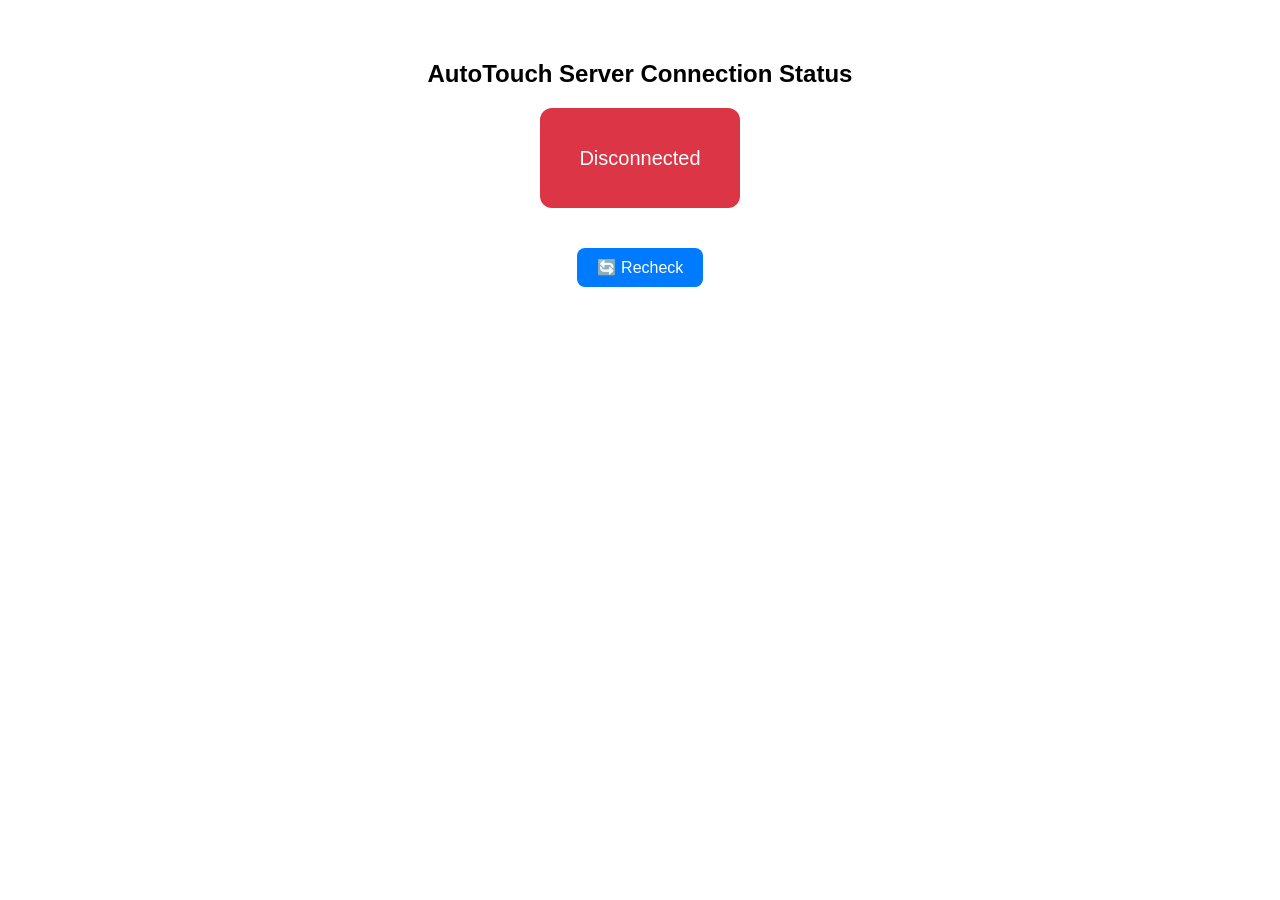
==== index.html @ 36d6c61d "Create index.html" ====
<!DOCTYPE html>
<html>
<head>
  <title>AutoTouch Connection Test</title>
  <meta name="viewport" content="width=device-width, initial-scale=1.0">
  <style>
    body { font-family: sans-serif; text-align: center; margin-top: 60px; }
    #statusBox {
      width: 200px;
      height: 100px;
      line-height: 100px;
      font-size: 20px;
      margin: 20px auto;
      border-radius: 12px;
      color: white;
    }
    .connected {
      background-color: #28a745;
    }
    .disconnected {
      background-color: #dc3545;
    }
    button {
      padding: 10px 20px;
      font-size: 16px;
      margin-top: 20px;
      border-radius: 8px;
      border: none;
      background-color: #007bff;
      color: white;
    }
    button:hover {
      background-color: #0069d9;
    }
  </style>
</head>
<body>

<h2>AutoTouch Server Connection Status</h2>
<div id="statusBox" class="disconnected">Checking...</div>

<button onclick="checkConnection()">🔄 Recheck</button>

<script>
function checkConnection() {
  const box = document.getElementById('statusBox');
  box.className = '';
  box.textContent = 'Checking...';

  fetch("http://192.168.1.10:8080/info")
    .then(res => {
      if (!res.ok) throw new Error("HTTP error");
      return res.json();
    })
    .then(data => {
      box.textContent = "Connected";
      box.className = 'connected';
    })
    .catch(err => {
      box.textContent = "Disconnected";
      box.className = 'disconnected';
    });
}

checkConnection(); // run on load
</script>

</body>
</html>
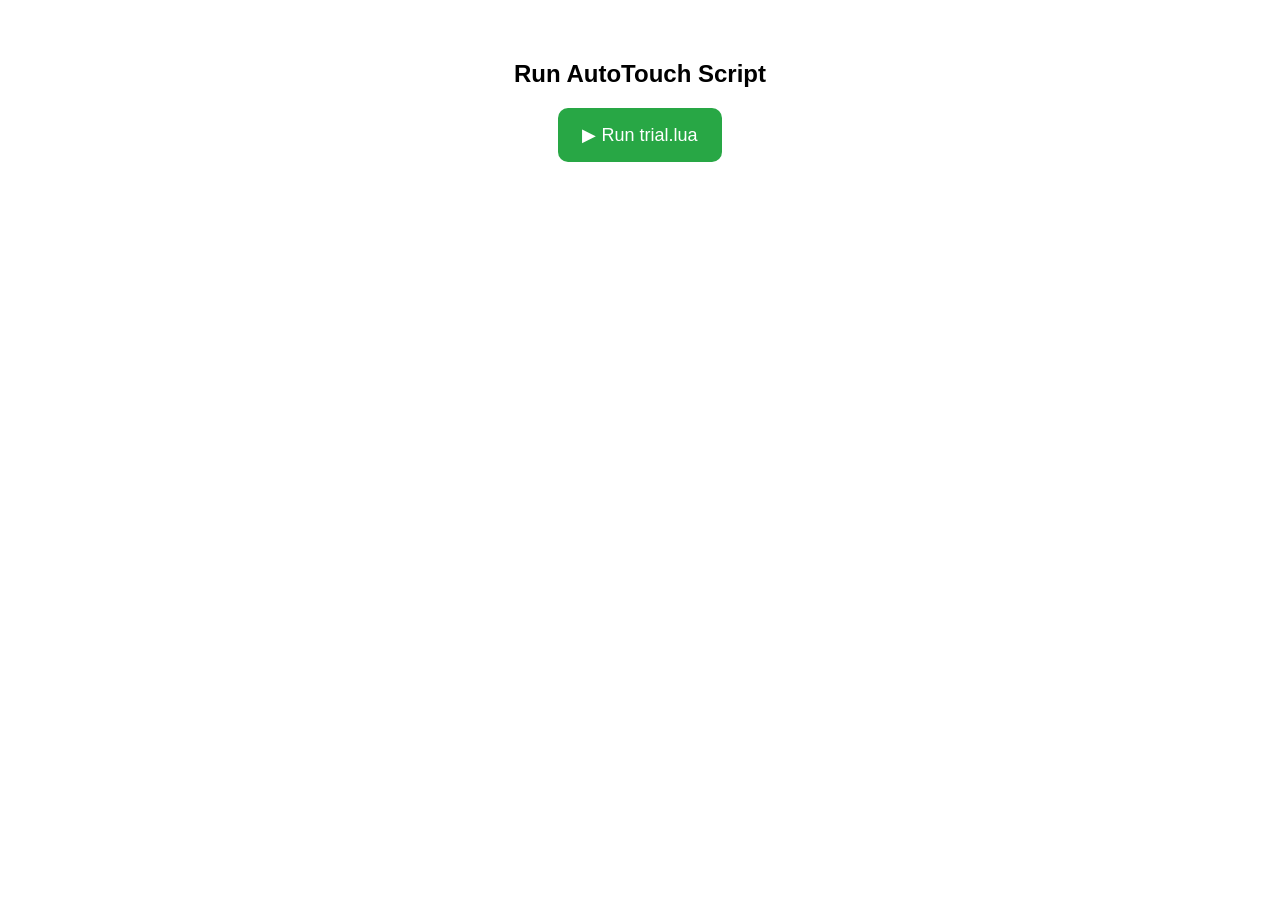
==== commit bfe081c2: "Update index.html" ====
--- a/index.html
+++ b/index.html
@@ -1,69 +1,44 @@
-
 <!DOCTYPE html>
 <html>
 <head>
-  <title>AutoTouch Connection Test</title>
+  <title>Run AutoTouch Script</title>
   <meta name="viewport" content="width=device-width, initial-scale=1.0">
   <style>
     body { font-family: sans-serif; text-align: center; margin-top: 60px; }
-    #statusBox {
-      width: 200px;
-      height: 100px;
-      line-height: 100px;
-      font-size: 20px;
-      margin: 20px auto;
-      border-radius: 12px;
+    button {
+      padding: 16px 24px;
+      font-size: 18px;
+      border-radius: 10px;
+      background-color: #28a745;
       color: white;
-    }
-    .connected {
-      background-color: #28a745;
-    }
-    .disconnected {
-      background-color: #dc3545;
-    }
-    button {
-      padding: 10px 20px;
-      font-size: 16px;
-      margin-top: 20px;
-      border-radius: 8px;
       border: none;
-      background-color: #007bff;
-      color: white;
+      cursor: pointer;
     }
     button:hover {
-      background-color: #0069d9;
+      background-color: #218838;
     }
   </style>
 </head>
 <body>
 
-<h2>AutoTouch Server Connection Status</h2>
-<div id="statusBox" class="disconnected">Checking...</div>
-
-<button onclick="checkConnection()">🔄 Recheck</button>
+<h2>Run AutoTouch Script</h2>
+<button onclick="runAutoTouch()">▶ Run trial.lua</button>
 
 <script>
-function checkConnection() {
-  const box = document.getElementById('statusBox');
-  box.className = '';
-  box.textContent = 'Checking...';
-
-  fetch("http://192.168.1.10:8080/info")
-    .then(res => {
-      if (!res.ok) throw new Error("HTTP error");
-      return res.json();
-    })
+function runAutoTouch() {
+  fetch("http://127.0.0.1:8080/control/start_playing?path=/var/mobile/Library/AutoTouch/Scripts/trial.lua")
+    .then(res => res.json())
     .then(data => {
-      box.textContent = "Connected";
-      box.className = 'connected';
+      if (data.status === "success") {
+        alert("✅ Script started!");
+      } else {
+        alert("❌ Failed: " + data.info);
+      }
     })
     .catch(err => {
-      box.textContent = "Disconnected";
-      box.className = 'disconnected';
+      alert("🚫 Error: " + err.message);
     });
 }
-
-checkConnection(); // run on load
 </script>
 
 </body>
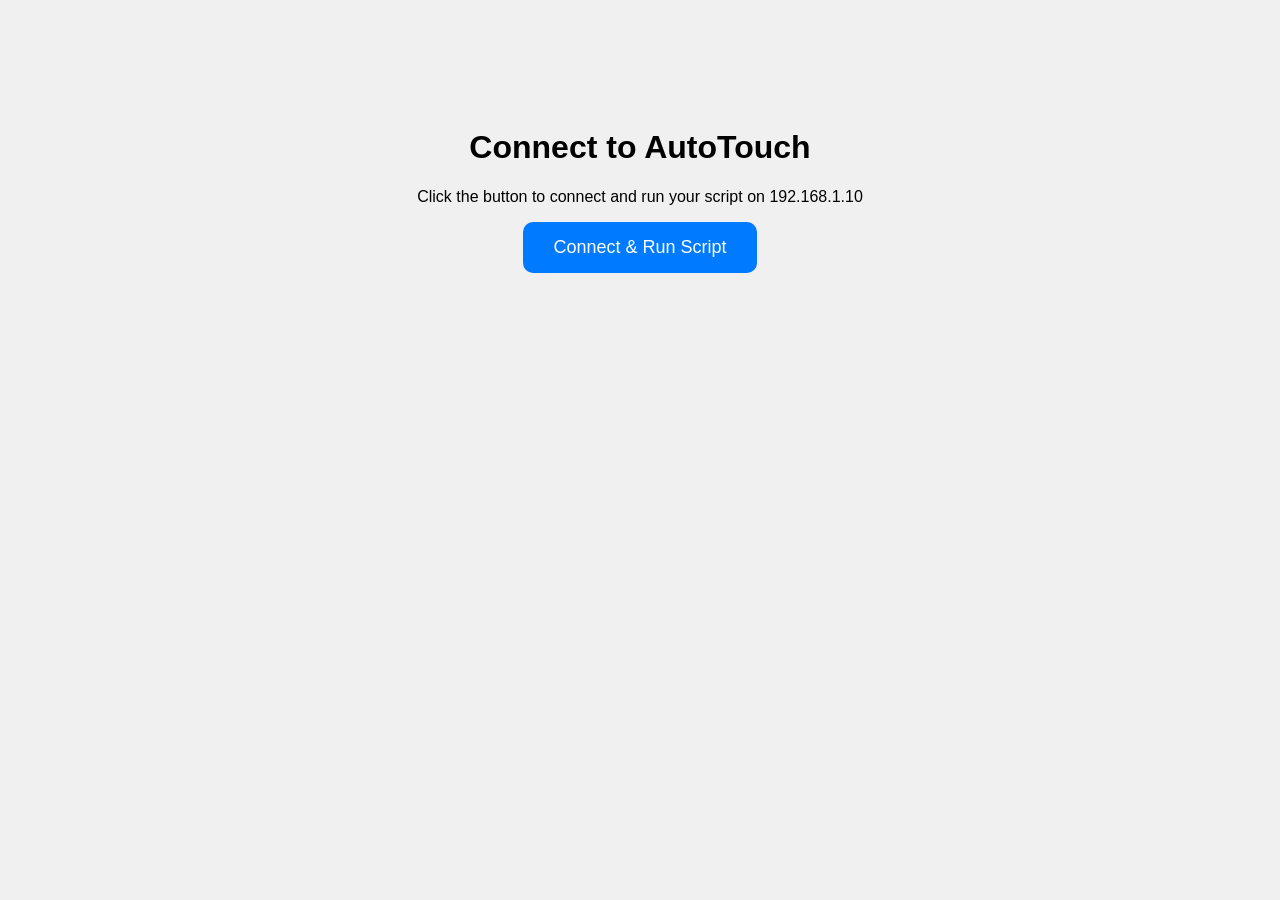
==== commit 45c934d4: "Update index.html" ====
--- a/index.html
+++ b/index.html
@@ -1,45 +1,39 @@
 <!DOCTYPE html>
 <html>
 <head>
-  <title>Run AutoTouch Script</title>
-  <meta name="viewport" content="width=device-width, initial-scale=1.0">
+  <meta charset="UTF-8">
+  <title>AutoTouch Script Launcher</title>
   <style>
-    body { font-family: sans-serif; text-align: center; margin-top: 60px; }
+    body {
+      font-family: sans-serif;
+      text-align: center;
+      padding-top: 100px;
+      background-color: #f0f0f0;
+    }
     button {
-      padding: 16px 24px;
+      padding: 15px 30px;
       font-size: 18px;
-      border-radius: 10px;
-      background-color: #28a745;
+      background-color: #007aff;
       color: white;
       border: none;
+      border-radius: 10px;
       cursor: pointer;
     }
     button:hover {
-      background-color: #218838;
+      background-color: #005ecb;
     }
   </style>
 </head>
 <body>
+  <h1>Connect to AutoTouch</h1>
+  <p>Click the button to connect and run your script on 192.168.1.10</p>
+  <button onclick="connectAndRun()">Connect & Run Script</button>
 
-<h2>Run AutoTouch Script</h2>
-<button onclick="runAutoTouch()">▶ Run trial.lua</button>
-
-<script>
-function runAutoTouch() {
-  fetch("http://127.0.0.1:8080/control/start_playing?path=/var/mobile/Library/AutoTouch/Scripts/trial.lua")
-    .then(res => res.json())
-    .then(data => {
-      if (data.status === "success") {
-        alert("✅ Script started!");
-      } else {
-        alert("❌ Failed: " + data.info);
-      }
-    })
-    .catch(err => {
-      alert("🚫 Error: " + err.message);
-    });
-}
-</script>
-
+  <script>
+    function connectAndRun() {
+      // Redirect to AutoTouch web server
+      window.location.href = "http://192.168.1.10:8080/run?script=trial.lua";
+    }
+  </script>
 </body>
 </html>
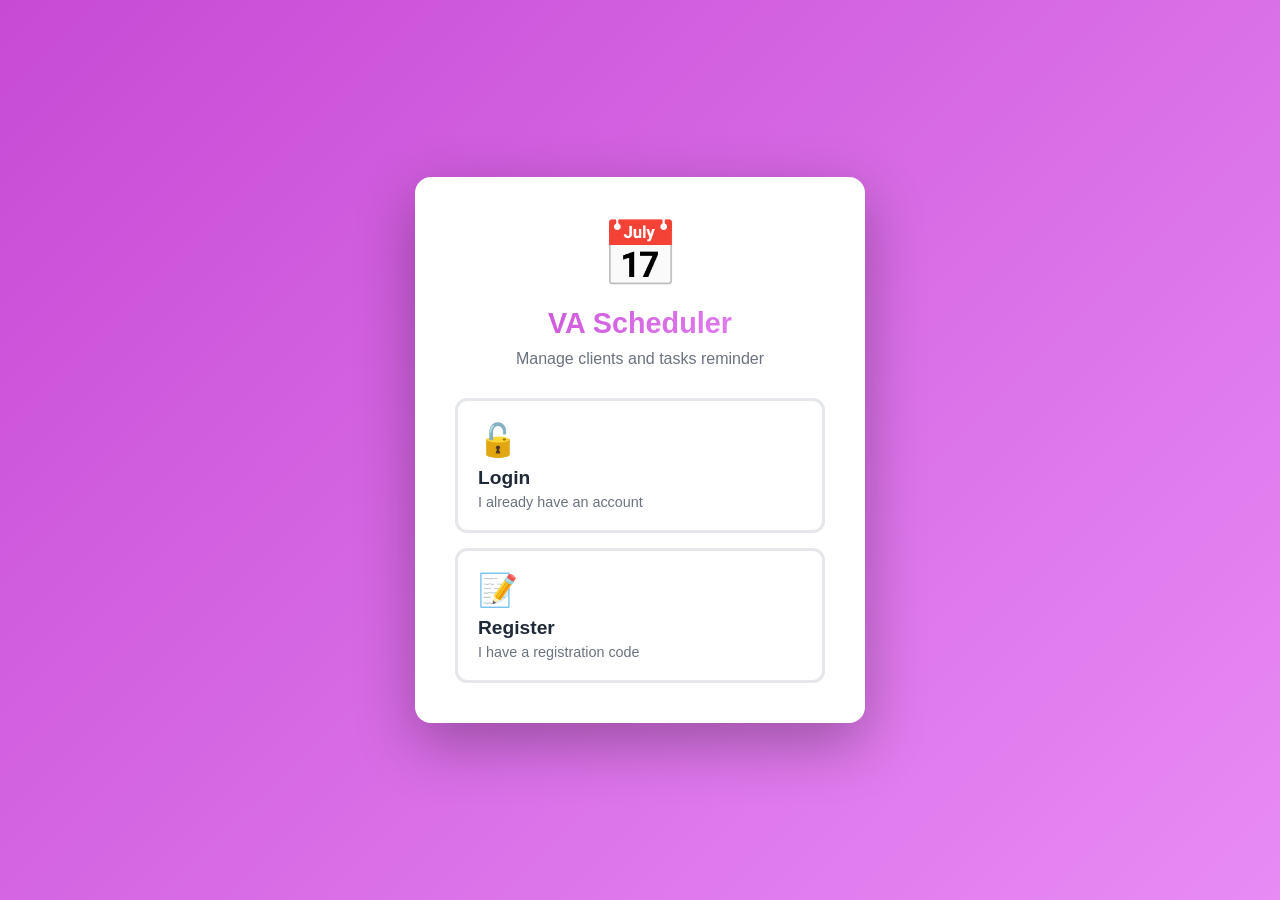
==== commit 049092f9: "Add files via upload" ====
--- a/index.html
+++ b/index.html
@@ -1,39 +1,1031 @@
 <!DOCTYPE html>
-<html>
+<html lang="en">
 <head>
-  <meta charset="UTF-8">
-  <title>AutoTouch Script Launcher</title>
-  <style>
-    body {
-      font-family: sans-serif;
-      text-align: center;
-      padding-top: 100px;
-      background-color: #f0f0f0;
-    }
-    button {
-      padding: 15px 30px;
-      font-size: 18px;
-      background-color: #007aff;
-      color: white;
-      border: none;
-      border-radius: 10px;
-      cursor: pointer;
-    }
-    button:hover {
-      background-color: #005ecb;
-    }
-  </style>
+    <meta charset="UTF-8">
+    <meta name="viewport" content="width=device-width, initial-scale=1.0">
+    <title>Virtual Assistant Scheduler - Login</title>
+    <style>
+        :root {
+            --primary: #c74ad5;
+            --primary-light: #e88bf5;
+            --primary-dark: #a93bb8;
+            --bg-primary: #f5f7fa;
+            --bg-secondary: #ffffff;
+            --text-primary: #1f2937;
+            --text-secondary: #6b7280;
+            --text-light: #9ca3af;
+            --border: #e5e7eb;
+            --success: #10b981;
+            --warning: #f59e0b;
+            --danger: #ef4444;
+            --shadow-sm: 0 1px 2px rgba(0, 0, 0, 0.05);
+            --shadow: 0 4px 6px rgba(0, 0, 0, 0.05);
+            --shadow-lg: 0 10px 15px rgba(0, 0, 0, 0.1);
+            --radius: 12px;
+            --radius-lg: 16px;
+        }
+
+        * {
+            margin: 0;
+            padding: 0;
+            box-sizing: border-box;
+        }
+
+        body {
+            font-family: -apple-system, BlinkMacSystemFont, 'Segoe UI', Roboto, Oxygen, Ubuntu, sans-serif;
+            background: linear-gradient(135deg, var(--primary) 0%, var(--primary-light) 100%);
+            min-height: 100vh;
+            display: flex;
+            align-items: center;
+            justify-content: center;
+            padding: 20px;
+            color: var(--text-primary);
+        }
+
+        /* ===== AUTH CONTAINER ===== */
+        .auth-container {
+            background: var(--bg-secondary);
+            border-radius: var(--radius-lg);
+            box-shadow: 0 20px 60px rgba(0, 0, 0, 0.3);
+            max-width: 450px;
+            width: 100%;
+            padding: 40px;
+            animation: slideUp 0.4s ease;
+        }
+
+        @keyframes slideUp {
+            from { opacity: 0; transform: translateY(30px); }
+            to { opacity: 1; transform: translateY(0); }
+        }
+
+        .auth-header {
+            text-align: center;
+            margin-bottom: 30px;
+        }
+
+        .auth-icon {
+            font-size: 4em;
+            margin-bottom: 15px;
+        }
+
+        .auth-title {
+            font-size: 1.8rem;
+            background: linear-gradient(135deg, var(--primary), var(--primary-light));
+            -webkit-background-clip: text;
+            -webkit-text-fill-color: transparent;
+            background-clip: text;
+            margin-bottom: 10px;
+            font-weight: 700;
+        }
+
+        .auth-subtitle {
+            color: var(--text-secondary);
+            font-size: 1rem;
+        }
+
+        /* ===== BUTTONS ===== */
+        .btn {
+            padding: 14px 28px;
+            border: none;
+            border-radius: var(--radius);
+            font-size: 1rem;
+            font-weight: 600;
+            cursor: pointer;
+            transition: all 0.3s;
+            text-transform: uppercase;
+            letter-spacing: 0.5px;
+            width: 100%;
+            margin-bottom: 12px;
+        }
+
+        .btn-primary {
+            background: linear-gradient(135deg, var(--primary), var(--primary-light));
+            color: white;
+        }
+
+        .btn-primary:hover:not(:disabled) {
+            transform: translateY(-2px);
+            box-shadow: var(--shadow-lg);
+        }
+
+        .btn-secondary {
+            background: var(--bg-primary);
+            color: var(--text-primary);
+            border: 1px solid var(--border);
+        }
+
+        .btn-secondary:hover {
+            background: var(--bg-secondary);
+            border-color: var(--primary);
+        }
+
+        .btn-success {
+            background: var(--success);
+            color: white;
+        }
+
+        .btn-success:hover:not(:disabled) {
+            background: #059669;
+            transform: translateY(-2px);
+        }
+
+        .btn:disabled {
+            opacity: 0.6;
+            cursor: not-allowed;
+        }
+
+        /* ===== FORM ELEMENTS ===== */
+        .form-group {
+            margin-bottom: 20px;
+        }
+
+        .form-group label {
+            display: block;
+            margin-bottom: 8px;
+            font-weight: 600;
+            color: var(--text-primary);
+        }
+
+        .form-group input {
+            width: 100%;
+            padding: 14px 16px;
+            border: 2px solid var(--border);
+            border-radius: var(--radius);
+            font-size: 1rem;
+            transition: all 0.3s;
+            background: var(--bg-secondary);
+            color: var(--text-primary);
+        }
+
+        .form-group input:focus {
+            outline: none;
+            border-color: var(--primary);
+            box-shadow: 0 0 0 3px rgba(199, 74, 213, 0.1);
+        }
+
+        .form-group input.error {
+            border-color: var(--danger);
+        }
+
+        .form-group input.success {
+            border-color: var(--success);
+        }
+
+        .form-row {
+            display: grid;
+            grid-template-columns: 1fr 1fr;
+            gap: 15px;
+        }
+
+        .input-hint {
+            font-size: 0.85rem;
+            color: var(--text-secondary);
+            margin-top: 5px;
+        }
+
+        .input-hint.error {
+            color: var(--danger);
+        }
+
+        .input-hint.success {
+            color: var(--success);
+        }
+
+        /* ===== AUTH SCREENS ===== */
+        .auth-screen {
+            display: none;
+        }
+
+        .auth-screen.active {
+            display: block;
+            animation: fadeIn 0.3s ease;
+        }
+
+        @keyframes fadeIn {
+            from { opacity: 0; }
+            to { opacity: 1; }
+        }
+
+        .auth-options {
+            display: flex;
+            flex-direction: column;
+            gap: 15px;
+        }
+
+        .auth-option {
+            padding: 20px;
+            border: 3px solid var(--border);
+            border-radius: var(--radius);
+            cursor: pointer;
+            transition: all 0.3s;
+            text-align: left;
+            background: var(--bg-secondary);
+        }
+
+        .auth-option:hover {
+            border-color: var(--primary);
+            transform: translateY(-3px);
+            box-shadow: var(--shadow-lg);
+        }
+
+        .auth-option-icon {
+            font-size: 2em;
+            margin-bottom: 8px;
+        }
+
+        .auth-option-title {
+            font-size: 1.2rem;
+            font-weight: 700;
+            margin-bottom: 5px;
+            color: var(--text-primary);
+        }
+
+        .auth-option-desc {
+            color: var(--text-secondary);
+            font-size: 0.9rem;
+        }
+
+        /* ===== STEPS INDICATOR ===== */
+        .steps-indicator {
+            display: flex;
+            justify-content: center;
+            margin-bottom: 25px;
+            gap: 10px;
+        }
+
+        .step-dot {
+            width: 12px;
+            height: 12px;
+            border-radius: 50%;
+            background: var(--border);
+            transition: all 0.3s;
+        }
+
+        .step-dot.active {
+            background: var(--primary);
+            transform: scale(1.2);
+        }
+
+        .step-dot.completed {
+            background: var(--success);
+        }
+
+        /* ===== BACK BUTTON ===== */
+        .back-link {
+            display: inline-flex;
+            align-items: center;
+            gap: 8px;
+            color: var(--text-secondary);
+            text-decoration: none;
+            font-size: 0.95rem;
+            margin-bottom: 20px;
+            cursor: pointer;
+            transition: color 0.3s;
+        }
+
+        .back-link:hover {
+            color: var(--primary);
+        }
+
+        /* ===== THEME SELECTOR ===== */
+        .theme-grid {
+            display: grid;
+            grid-template-columns: repeat(2, 1fr);
+            gap: 12px;
+            margin-bottom: 20px;
+        }
+
+        .theme-option {
+            padding: 30px 20px;
+            border: 3px solid var(--border);
+            border-radius: var(--radius);
+            cursor: pointer;
+            transition: all 0.3s;
+            text-align: center;
+            font-weight: 600;
+            font-size: 0.9rem;
+            color: white;
+            position: relative;
+        }
+
+        .theme-option:hover {
+            transform: translateY(-3px);
+            box-shadow: var(--shadow-lg);
+        }
+
+        .theme-option.selected {
+            border-color: #333;
+            transform: scale(1.05);
+        }
+
+        .theme-option.selected::after {
+            content: '✓';
+            position: absolute;
+            top: 8px;
+            right: 8px;
+            width: 24px;
+            height: 24px;
+            background: white;
+            color: #333;
+            border-radius: 50%;
+            display: flex;
+            align-items: center;
+            justify-content: center;
+            font-weight: 700;
+        }
+
+        /* ===== TOAST NOTIFICATION ===== */
+        .toast {
+            position: fixed;
+            bottom: 20px;
+            right: 20px;
+            background: #1f2937;
+            color: white;
+            padding: 16px 24px;
+            border-radius: var(--radius);
+            box-shadow: var(--shadow-lg);
+            z-index: 10000;
+            opacity: 0;
+            transform: translateY(100px);
+            transition: all 0.3s ease;
+            max-width: 90%;
+        }
+
+        .toast.show {
+            opacity: 1;
+            transform: translateY(0);
+        }
+
+        .toast.success { background: var(--success); }
+        .toast.error { background: var(--danger); }
+        .toast.warning { background: var(--warning); }
+
+        /* ===== LOADING SPINNER ===== */
+        .spinner {
+            display: inline-block;
+            width: 20px;
+            height: 20px;
+            border: 3px solid rgba(255, 255, 255, 0.3);
+            border-radius: 50%;
+            border-top-color: #fff;
+            animation: spin 0.8s ease-in-out infinite;
+            margin-right: 10px;
+        }
+
+        @keyframes spin {
+            to { transform: rotate(360deg); }
+        }
+
+        /* ===== PASSWORD TOGGLE ===== */
+        .password-wrapper {
+            position: relative;
+        }
+
+        .password-toggle {
+            position: absolute;
+            right: 15px;
+            top: 50%;
+            transform: translateY(-50%);
+            background: none;
+            border: none;
+            cursor: pointer;
+            font-size: 1.2em;
+            opacity: 0.6;
+            transition: opacity 0.3s;
+        }
+
+        .password-toggle:hover {
+            opacity: 1;
+        }
+
+        /* ===== DIVIDER ===== */
+        .divider {
+            display: flex;
+            align-items: center;
+            margin: 25px 0;
+            color: var(--text-secondary);
+        }
+
+        .divider::before,
+        .divider::after {
+            content: '';
+            flex: 1;
+            height: 1px;
+            background: var(--border);
+        }
+
+        .divider span {
+            padding: 0 15px;
+            font-size: 0.9rem;
+        }
+
+        /* ===== RESPONSIVE ===== */
+        @media (max-width: 480px) {
+            .auth-container {
+                padding: 25px;
+            }
+
+            .form-row {
+                grid-template-columns: 1fr;
+            }
+
+            .theme-grid {
+                grid-template-columns: 1fr;
+            }
+
+            .toast {
+                left: 10px;
+                right: 10px;
+            }
+        }
+    </style>
 </head>
 <body>
-  <h1>Connect to AutoTouch</h1>
-  <p>Click the button to connect and run your script on 192.168.1.10</p>
-  <button onclick="connectAndRun()">Connect & Run Script</button>
-
-  <script>
-    function connectAndRun() {
-      // Redirect to AutoTouch web server
-      window.location.href = "http://192.168.1.10:8080/run?script=trial.lua";
-    }
-  </script>
+    <div class="auth-container">
+        <!-- ===== SCREEN 1: Welcome/Choice ===== -->
+        <div id="screenWelcome" class="auth-screen active">
+            <div class="auth-header">
+                <div class="auth-icon">📅</div>
+                <h1 class="auth-title">VA Scheduler</h1>
+                <p class="auth-subtitle">Manage clients and tasks reminder</p>
+            </div>
+            <div class="auth-options">
+                <div class="auth-option" onclick="showScreen('screenLogin')">
+                    <div class="auth-option-icon">🔓</div>
+                    <div class="auth-option-title">Login</div>
+                    <div class="auth-option-desc">I already have an account</div>
+                </div>
+                <div class="auth-option" onclick="showScreen('screenRegisterCode')">
+                    <div class="auth-option-icon">📝</div>
+                    <div class="auth-option-title">Register</div>
+                    <div class="auth-option-desc">I have a registration code</div>
+                </div>
+            </div>
+        </div>
+
+        <!-- ===== SCREEN 2: Login ===== -->
+        <div id="screenLogin" class="auth-screen">
+            <span class="back-link" onclick="showScreen('screenWelcome')">← Back</span>
+            <div class="auth-header">
+                <div class="auth-icon">🔓</div>
+                <h1 class="auth-title">Welcome Back</h1>
+                <p class="auth-subtitle">Login to your account</p>
+            </div>
+            <form id="loginForm" onsubmit="handleLogin(event)">
+                <div class="form-group">
+                    <label for="loginUsername">Username</label>
+                    <input type="text" id="loginUsername" placeholder="Enter your username" required autocomplete="username">
+                </div>
+                <div class="form-group">
+                    <label for="loginPassword">Password</label>
+                    <div class="password-wrapper">
+                        <input type="password" id="loginPassword" placeholder="Enter your password" required autocomplete="current-password">
+                        <button type="button" class="password-toggle" onclick="togglePassword('loginPassword', this)">👁️</button>
+                    </div>
+                </div>
+                <button type="submit" id="loginBtn" class="btn btn-primary">
+                    Login
+                </button>
+            </form>
+            <div class="divider"><span>or</span></div>
+            <button class="btn btn-secondary" onclick="showScreen('screenRegisterCode')">Create New Account</button>
+        </div>
+
+        <!-- ===== SCREEN 3: Registration - Code Verification ===== -->
+        <div id="screenRegisterCode" class="auth-screen">
+            <span class="back-link" onclick="showScreen('screenWelcome')">← Back</span>
+            <div class="steps-indicator">
+                <div class="step-dot active"></div>
+                <div class="step-dot"></div>
+                <div class="step-dot"></div>
+            </div>
+            <div class="auth-header">
+                <div class="auth-icon">🎟️</div>
+                <h1 class="auth-title">Registration Code</h1>
+                <p class="auth-subtitle">Enter your unique access code</p>
+            </div>
+            <form id="codeForm" onsubmit="handleCodeVerification(event)">
+                <div class="form-group">
+                    <label for="regCode">Access Code</label>
+                    <input type="text" id="regCode" placeholder="Enter your code" required style="text-transform: uppercase; letter-spacing: 2px; text-align: center; font-size: 1.2rem; font-weight: 600;">
+                    <p class="input-hint">Ask your administrator for a registration code</p>
+                </div>
+                <button type="submit" id="verifyCodeBtn" class="btn btn-primary">
+                    Verify Code
+                </button>
+            </form>
+            <div class="divider"><span>already have an account?</span></div>
+            <button class="btn btn-secondary" onclick="showScreen('screenLogin')">Login Instead</button>
+        </div>
+
+        <!-- ===== SCREEN 4: Registration - Create Account ===== -->
+        <div id="screenRegisterAccount" class="auth-screen">
+            <span class="back-link" onclick="showScreen('screenRegisterCode')">← Back</span>
+            <div class="steps-indicator">
+                <div class="step-dot completed"></div>
+                <div class="step-dot active"></div>
+                <div class="step-dot"></div>
+            </div>
+            <div class="auth-header">
+                <div class="auth-icon">👤</div>
+                <h1 class="auth-title">Create Account</h1>
+                <p class="auth-subtitle">Fill in your details</p>
+            </div>
+            <form id="registerForm" onsubmit="handleRegistration(event)">
+                <div class="form-row">
+                    <div class="form-group">
+                        <label for="givenName">Given Name</label>
+                        <input type="text" id="givenName" placeholder="Juan" required minlength="2" maxlength="20">
+                    </div>
+                    <div class="form-group">
+                        <label for="lastName">Last Name</label>
+                        <input type="text" id="lastName" placeholder="Dela Cruz" required minlength="2" maxlength="20">
+                    </div>
+                </div>
+                <div class="form-group">
+                    <label for="regUsername">Username</label>
+                    <input type="text" id="regUsername" placeholder="Choose a username" required minlength="3" maxlength="10" oninput="checkUsername()" pattern="[a-zA-Z0-9_]+">
+                    <p id="usernameHint" class="input-hint">Minimum 3 characters, no spaces</p>
+                </div>
+                <div class="form-group">
+                    <label for="regPassword">Password</label>
+                    <div class="password-wrapper">
+                        <input type="password" id="regPassword" placeholder="Create a password" required minlength="6" maxlength="25" oninput="checkPassword()" pattern="[^\s]+" title="No spaces allowed">
+                        <button type="button" class="password-toggle" onclick="togglePassword('regPassword', this)">👁️</button>
+                    </div>
+                    <p id="passwordHint" class="input-hint">Minimum 6 characters, no spaces</p>
+                </div>
+                <div class="form-group">
+                    <label for="confirmPassword">Confirm Password</label>
+                    <div class="password-wrapper">
+                        <input type="password" id="confirmPassword" placeholder="Confirm your password" required oninput="checkPasswordMatch()">
+                        <button type="button" class="password-toggle" onclick="togglePassword('confirmPassword', this)">👁️</button>
+                    </div>
+                    <p id="passwordMatchHint" class="input-hint"></p>
+                </div>
+                <button type="submit" id="registerBtn" class="btn btn-success">
+                    Create Account
+                </button>
+            </form>
+        </div>
+
+        <!-- ===== SCREEN 5: Theme Selection ===== -->
+        <div id="screenTheme" class="auth-screen">
+            <div class="steps-indicator">
+                <div class="step-dot completed"></div>
+                <div class="step-dot completed"></div>
+                <div class="step-dot active"></div>
+            </div>
+            <div class="auth-header">
+                <div class="auth-icon">🎨</div>
+                <h1 class="auth-title">Choose Your Theme</h1>
+                <p class="auth-subtitle">Select a color theme for your dashboard</p>
+            </div>
+            <div class="theme-grid" id="themeGrid"></div>
+            <button id="saveThemeBtn" class="btn btn-primary" onclick="handleThemeSelection()" disabled>
+                Continue to Dashboard
+            </button>
+        </div>
+
+        <!-- ===== SCREEN 6: Loading/Redirect ===== -->
+        <div id="screenLoading" class="auth-screen">
+            <div class="auth-header" style="padding: 60px 0;">
+                <div class="auth-icon">⏳</div>
+                <h1 class="auth-title">Loading...</h1>
+                <p class="auth-subtitle" id="loadingMessage">Preparing your dashboard</p>
+            </div>
+        </div>
+    </div>
+
+    <!-- Toast Notification -->
+    <div id="toast" class="toast"></div>
+
+    <script>
+        // =============================================================================
+        // VA SCHEDULER - LOGIN/REGISTER SYSTEM
+        // =============================================================================
+
+        // ===== CONFIGURATION =====
+        const API_URL = 'https://script.google.com/macros/s/AKfycbwY6ddNz2c9G0CaTIf0Iq7EqOHzz3uDIuhk0X2a8MHo-BihJySrL5arHHV5CoBYRob0/exec';
+        
+        // ===== GLOBAL STATE =====
+        let verifiedCode = null;
+        let selectedTheme = null;
+        let currentUser = null;
+        let usernameCheckTimeout = null;
+
+        // ===== THEME DEFINITIONS (Matching dashboard themes) =====
+        const themes = {
+            Default: { 
+                name: 'Default', 
+                color: 'linear-gradient(135deg, #a855f7, #ec4899)'
+            },
+            Dark: { 
+                name: 'Dark', 
+                color: 'linear-gradient(135deg, #1f2937, #374151)'
+            },
+            Ocean: { 
+                name: 'Ocean', 
+                color: 'linear-gradient(135deg, #0ea5e9, #06b6d4)'
+            },
+            Forest: { 
+                name: 'Forest', 
+                color: 'linear-gradient(135deg, #059669, #10b981)'
+            },
+            Sunset: { 
+                name: 'Sunset', 
+                color: 'linear-gradient(135deg, #f59e0b, #ef4444)'
+            }
+        };
+
+        // ===== INITIALIZATION =====
+        document.addEventListener('DOMContentLoaded', function() {
+            // Check if user is already logged in
+            const storedUser = localStorage.getItem('vaSchedulerUser');
+            if (storedUser) {
+                try {
+                    currentUser = JSON.parse(storedUser);
+                    redirectToDashboard();
+                } catch (e) {
+                    localStorage.removeItem('vaSchedulerUser');
+                }
+            }
+
+            // Render theme options
+            renderThemeOptions();
+        });
+
+        // ===== SCREEN NAVIGATION =====
+        function showScreen(screenId) {
+            document.querySelectorAll('.auth-screen').forEach(screen => {
+                screen.classList.remove('active');
+            });
+            document.getElementById(screenId).classList.add('active');
+        }
+
+        // ===== TOAST NOTIFICATIONS =====
+        function showToast(message, type = 'info') {
+            const toast = document.getElementById('toast');
+            toast.textContent = message;
+            toast.className = `toast ${type} show`;
+            setTimeout(() => toast.classList.remove('show'), 4000);
+        }
+
+        // ===== PASSWORD TOGGLE =====
+        function togglePassword(inputId, btn) {
+            const input = document.getElementById(inputId);
+            if (input.type === 'password') {
+                input.type = 'text';
+                btn.textContent = '🙈';
+            } else {
+                input.type = 'password';
+                btn.textContent = '👁️';
+            }
+        }
+
+        function checkPassword() {
+            const passwordInput = document.getElementById('regPassword');
+            let password = passwordInput.value;
+            const hint = document.getElementById('passwordHint');
+            
+            if (password.includes(' ')) {
+                password = password.replace(/\s/g, '');
+                passwordInput.value = password;
+                hint.textContent = '⚠️ Spaces removed automatically';
+                hint.classList.add('error');
+                setTimeout(() => {
+                    hint.classList.remove('error');
+                    hint.textContent = 'Minimum 6 characters, no spaces';
+                }, 2000);
+                return;
+            }
+            
+            hint.classList.remove('error', 'success');
+            
+            if (password.length < 6) {
+                hint.textContent = 'Minimum 6 characters, no spaces';
+            } else {
+                hint.textContent = '✓ Password valid';
+                hint.classList.add('success');
+            }
+        }
+
+        // ===== API CALLS =====
+        async function apiCall(action, data = {}) {
+            try {
+                const response = await fetch(API_URL, {
+                    method: 'POST',
+                    headers: { 'Content-Type': 'text/plain' },
+                    body: JSON.stringify({ action, ...data }),
+                    redirect: 'follow'
+                });
+                const text = await response.text();
+                return JSON.parse(text);
+            } catch (error) {
+                console.error('API Error:', error);
+                return { success: false, message: 'Connection error. Please check your internet.' };
+            }
+        }
+
+        // ===== LOGIN HANDLER =====
+        async function handleLogin(event) {
+            event.preventDefault();
+            
+            const username = document.getElementById('loginUsername').value.trim();
+            const password = document.getElementById('loginPassword').value;
+            const btn = document.getElementById('loginBtn');
+            
+            btn.disabled = true;
+            btn.innerHTML = '<span class="spinner"></span> Logging in...';
+            
+            const result = await apiCall('login', { username, password });
+            
+            if (result.success) {
+                showToast('Login successful! 🎉', 'success');
+                
+                currentUser = {
+                    userId: result.userId,
+                    username: result.username,
+                    fullName: result.fullName,
+                    theme: result.theme,
+                    profile: result.profile,
+                    data: result.data
+                };
+                localStorage.setItem('vaSchedulerUser', JSON.stringify(currentUser));
+                
+                if (!result.theme) {
+                    showScreen('screenTheme');
+                } else {
+                    redirectToDashboard();
+                }
+            } else {
+                showToast(result.message, 'error');
+                btn.disabled = false;
+                btn.textContent = 'Login';
+                
+                if (result.locked) {
+                    document.getElementById('loginUsername').disabled = true;
+                    document.getElementById('loginPassword').disabled = true;
+                    setTimeout(() => {
+                        document.getElementById('loginUsername').disabled = false;
+                        document.getElementById('loginPassword').disabled = false;
+                    }, 60000);
+                }
+            }
+        }
+
+        // ===== CODE VERIFICATION HANDLER =====
+        async function handleCodeVerification(event) {
+            event.preventDefault();
+            
+            const code = document.getElementById('regCode').value.trim().toUpperCase();
+            const btn = document.getElementById('verifyCodeBtn');
+            
+            btn.disabled = true;
+            btn.innerHTML = '<span class="spinner"></span> Verifying...';
+            
+            const result = await apiCall('verify', { code });
+            
+            if (result.success) {
+                showToast(result.message, 'success');
+                verifiedCode = code;
+                showScreen('screenRegisterAccount');
+            } else {
+                showToast(result.message, 'error');
+            }
+            
+            btn.disabled = false;
+            btn.textContent = 'Verify Code';
+        }
+
+        // ===== USERNAME CHECK =====
+        function checkUsername() {
+            const usernameInput = document.getElementById('regUsername');
+            let username = usernameInput.value;
+            const hint = document.getElementById('usernameHint');
+            
+            if (username.includes(' ')) {
+                username = username.replace(/\s/g, '');
+                usernameInput.value = username;
+                hint.textContent = '⚠️ Spaces removed automatically';
+                hint.classList.add('error');
+                setTimeout(() => {
+                    hint.classList.remove('error');
+                    hint.textContent = 'Minimum 3 characters, no spaces';
+                }, 2000);
+                return;
+            }
+            
+            username = username.trim();
+            
+            if (usernameCheckTimeout) clearTimeout(usernameCheckTimeout);
+            
+            usernameInput.classList.remove('error', 'success');
+            hint.classList.remove('error', 'success');
+            
+            if (username.length < 3) {
+                hint.textContent = 'Minimum 3 characters, no spaces';
+                return;
+            }
+            
+            if (!/^[a-zA-Z0-9_]+$/.test(username)) {
+                usernameInput.classList.add('error');
+                hint.classList.add('error');
+                hint.textContent = '✗ Only letters, numbers, and underscore allowed';
+                return;
+            }
+            
+            hint.textContent = 'Checking availability...';
+            
+            usernameCheckTimeout = setTimeout(async () => {
+                const result = await apiCall('checkUsername', { username });
+                
+                if (result.available) {
+                    usernameInput.classList.add('success');
+                    hint.classList.add('success');
+                    hint.textContent = '✓ Username available';
+                } else {
+                    usernameInput.classList.add('error');
+                    hint.classList.add('error');
+                    hint.textContent = '✗ Username already taken';
+                }
+            }, 500);
+        }
+
+        // ===== PASSWORD MATCH CHECK =====
+        function checkPasswordMatch() {
+            const password = document.getElementById('regPassword').value;
+            const confirm = document.getElementById('confirmPassword').value;
+            const hint = document.getElementById('passwordMatchHint');
+            const input = document.getElementById('confirmPassword');
+            
+            input.classList.remove('error', 'success');
+            hint.classList.remove('error', 'success');
+            
+            if (confirm.length === 0) {
+                hint.textContent = '';
+                return;
+            }
+            
+            if (password === confirm) {
+                input.classList.add('success');
+                hint.classList.add('success');
+                hint.textContent = '✓ Passwords match';
+            } else {
+                input.classList.add('error');
+                hint.classList.add('error');
+                hint.textContent = '✗ Passwords do not match';
+            }
+        }
+
+        // ===== REGISTRATION HANDLER =====
+        async function handleRegistration(event) {
+            event.preventDefault();
+            
+            const givenName = document.getElementById('givenName').value.trim();
+            const lastName = document.getElementById('lastName').value.trim();
+            const username = document.getElementById('regUsername').value.trim();
+            const password = document.getElementById('regPassword').value;
+            const confirmPassword = document.getElementById('confirmPassword').value;
+            const btn = document.getElementById('registerBtn');
+            
+            if (password !== confirmPassword) {
+                showToast('Passwords do not match', 'error');
+                return;
+            }
+            
+            if (username.length < 3) {
+                showToast('Username must be at least 3 characters', 'error');
+                return;
+            }
+            
+            if (password.length < 6) {
+                showToast('Password must be at least 6 characters', 'error');
+                return;
+            }
+            
+            btn.disabled = true;
+            btn.innerHTML = '<span class="spinner"></span> Creating Account...';
+            
+            const result = await apiCall('register', {
+                code: verifiedCode,
+                givenName,
+                lastName,
+                username,
+                password
+            });
+            
+            if (result.success) {
+                showToast('Account created successfully! 🎉', 'success');
+                
+                currentUser = {
+                    userId: result.userId,
+                    username: result.username,
+                    fullName: result.fullName,
+                    profile: result.profile,
+                    data: result.data
+                };
+                localStorage.setItem('vaSchedulerUser', JSON.stringify(currentUser));
+                
+                showScreen('screenTheme');
+            } else {
+                showToast(result.message, 'error');
+                btn.disabled = false;
+                btn.textContent = 'Create Account';
+            }
+        }
+
+        // ===== THEME SELECTION =====
+        function renderThemeOptions() {
+            const grid = document.getElementById('themeGrid');
+            grid.innerHTML = Object.entries(themes).map(([key, theme]) => `
+                <div class="theme-option" 
+                     data-theme="${key}" 
+                     style="background: ${theme.color};"
+                     onclick="selectTheme('${key}')">
+                    ${theme.name}
+                </div>
+            `).join('');
+        }
+
+        function selectTheme(themeKey) {
+            selectedTheme = themeKey;
+            
+            document.querySelectorAll('.theme-option').forEach(opt => {
+                opt.classList.remove('selected');
+            });
+            document.querySelector(`[data-theme="${themeKey}"]`).classList.add('selected');
+            
+            document.getElementById('saveThemeBtn').disabled = false;
+        }
+
+        async function handleThemeSelection() {
+            if (!selectedTheme) {
+                showToast('Please select a theme', 'warning');
+                return;
+            }
+            
+            const btn = document.getElementById('saveThemeBtn');
+            btn.disabled = true;
+            btn.innerHTML = '<span class="spinner"></span> Saving...';
+            
+            const result = await apiCall('saveTheme', {
+                userId: currentUser.userId,
+                theme: selectedTheme
+            });
+            
+            if (result.success) {
+                currentUser.theme = selectedTheme;
+                localStorage.setItem('vaSchedulerUser', JSON.stringify(currentUser));
+                redirectToDashboard();
+            } else {
+                showToast('Failed to save theme. Please try again.', 'error');
+                btn.disabled = false;
+                btn.textContent = 'Continue to Dashboard';
+            }
+        }
+
+        // ===== REDIRECT TO DASHBOARD =====
+        function redirectToDashboard() {
+            showScreen('screenLoading');
+            document.getElementById('loadingMessage').textContent = 'Loading your dashboard...';
+            
+            localStorage.setItem('schedulerTasks', JSON.stringify(currentUser.data?.tasks || []));
+            localStorage.setItem('schedulerClients', JSON.stringify(currentUser.data?.clients || []));
+            localStorage.setItem('schedulerReminders', JSON.stringify(currentUser.data?.reminders || []));
+            localStorage.setItem('schedulerTimesheet', JSON.stringify(currentUser.data?.timesheetEntries || []));
+            localStorage.setItem('schedulerProfile', JSON.stringify(currentUser.data?.profile || {
+                name: currentUser.fullName,
+                email: '',
+                avatar: '👤',
+                mode: 'personal'
+            }));
+            
+            if (currentUser.theme) {
+                localStorage.setItem('schedulerTheme', currentUser.theme);
+            }
+            
+            localStorage.setItem('schedulerHasVisited', 'true');
+            localStorage.setItem('verified', 'true');
+            
+            setTimeout(() => {
+                window.location.href = 'dashboard.html';
+            }, 1500);
+        }
+
+        // ===== LOGOUT FUNCTION =====
+        function logout() {
+            localStorage.removeItem('vaSchedulerUser');
+            localStorage.removeItem('schedulerTasks');
+            localStorage.removeItem('schedulerClients');
+            localStorage.removeItem('schedulerReminders');
+            localStorage.removeItem('schedulerTimesheet');
+            localStorage.removeItem('schedulerProfile');
+            localStorage.removeItem('schedulerTheme');
+            localStorage.removeItem('schedulerHasVisited');
+            localStorage.removeItem('verified');
+            window.location.href = 'index.html';
+        }
+    </script>
 </body>
-</html>
+</html>
